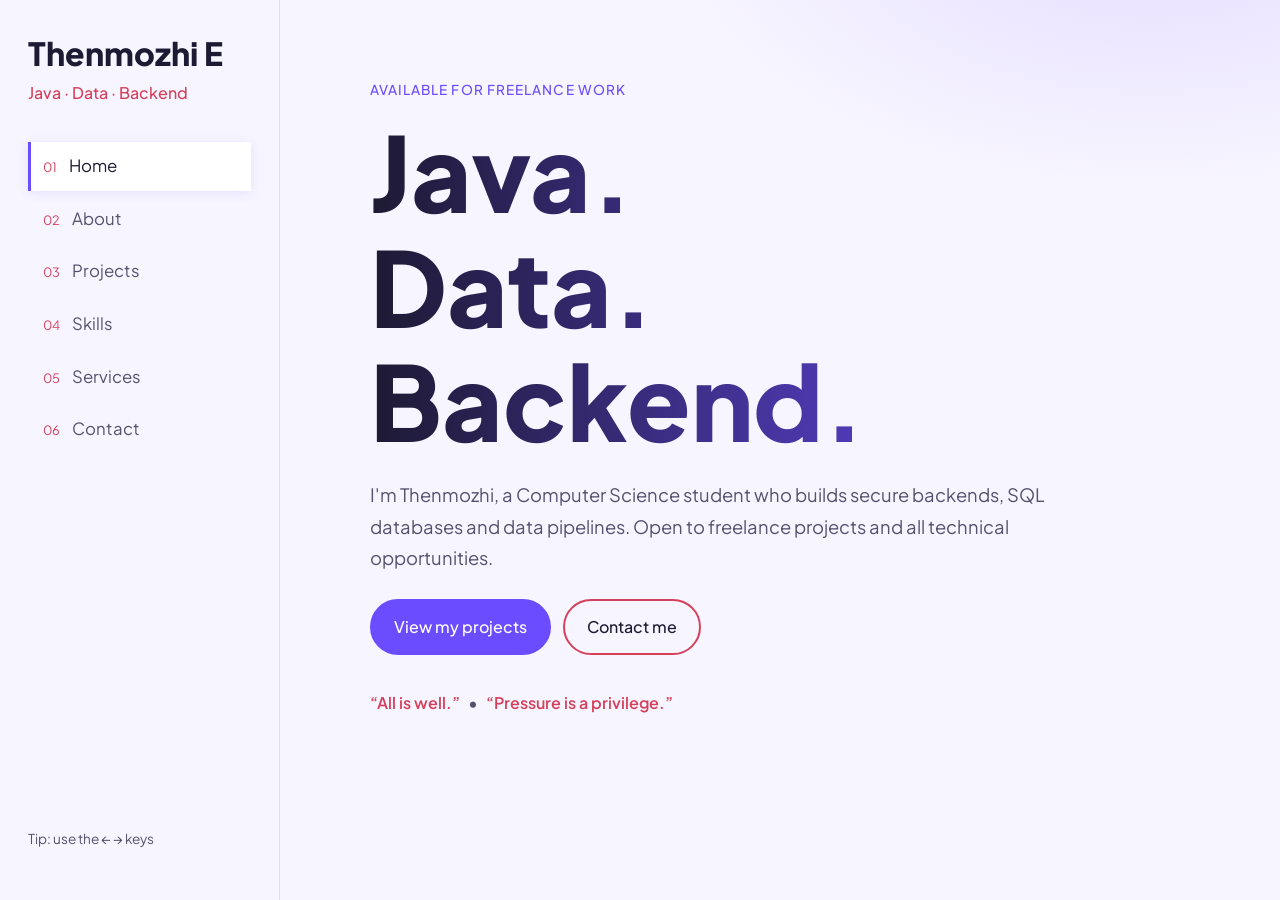
==== index.html @ bfd6ad17 "Add files via upload" ====
<!DOCTYPE html>
<html lang="en">
<head>
  <meta charset="UTF-8">
  <meta name="viewport" content="width=device-width, initial-scale=1, viewport-fit=cover">
  <title>Thenmozhi E | Java, Data and Backend Developer</title>
  <meta name="description" content="Freelance portfolio of Thenmozhi E: Java, Spring Boot backends, SQL databases and data pipelines.">
  <link rel="preconnect" href="https://fonts.googleapis.com">
  <link rel="preconnect" href="https://fonts.gstatic.com" crossorigin>
  <link href="https://fonts.googleapis.com/css2?family=Plus+Jakarta+Sans:wght@400;500;600;800&display=swap" rel="stylesheet">
  <link rel="stylesheet" href="style.css">
</head>
<body>

  <!-- SIDEBAR (desktop) / BOTTOM BAR (mobile). Each link opens one "panel" instead of scrolling -->
  <aside class="side">
    <a class="brand" href="#home" data-go="home">Thenmozhi E</a>
    <p class="role">Java · Data · Backend</p>
    <nav class="nav" aria-label="Sections">
      <a href="#home" data-go="home"><span>01</span>Home</a>
      <a href="#about" data-go="about"><span>02</span>About</a>
      <a href="#projects" data-go="projects"><span>03</span>Projects</a>
      <a href="#skills" data-go="skills"><span>04</span>Skills</a>
      <a href="#services" data-go="services"><span>05</span>Services</a>
      <a href="#contact" data-go="contact"><span>06</span>Contact</a>
    </nav>
    <p class="hint">Tip: use the &larr; &rarr; keys</p>
  </aside>

  <main class="stage">

    <section id="home" class="panel">
      <p class="eyebrow">Available for freelance work</p>
      <h1>Java.<br>Data.<br>Backend.</h1>
      <p class="lead">I'm Thenmozhi, a Computer Science student who builds secure backends, SQL databases and data pipelines. Open to freelance projects and all technical opportunities.</p>
      <div class="actions">
        <button class="btn" data-go="projects">View my projects</button>
        <button class="btn ghost" data-go="contact">Contact me</button>
      </div>
      <p class="mantra">&ldquo;All is well.&rdquo;<span>&bull;</span>&ldquo;Pressure is a privilege.&rdquo;</p>
    </section>

    <section id="about" class="panel">
      <h2>About</h2>
      <p>I'm a final-year Computer Science and Engineering student who builds with Java, data and backend technologies. I work across the layers that make an application run: Spring Boot backends with secure authentication, MySQL and PostgreSQL databases, and data pipelines and warehouses with PySpark and Airflow.</p>
      <p>I also have a UI/UX design background, and my academic projects in AI and Machine Learning and IoT gave me practical experience solving real-world problems from start to finish.</p>
      <p>For freelance clients, I start by understanding the problem, communicate clearly, and build step by step. I'm available for backend APIs, data pipelines, SQL work and dashboards, and I'm also open to internships and entry-level roles in data engineering, backend development and UI/UX.</p>
      <p class="how"><strong>How I work:</strong> &ldquo;All is well&rdquo; means I stay calm and solve one problem at a time. &ldquo;Pressure is a privilege&rdquo; means I treat deadlines as a chance to do my best work.</p>
    </section>

    <section id="projects" class="panel">
      <h2>Projects</h2>
      <div class="chips" role="group" aria-label="Filter projects">
        <button type="button" class="chip active" data-filter="all">All</button>
        <button type="button" class="chip" data-filter="data">Data Engineering</button>
        <button type="button" class="chip" data-filter="backend">Backend</button>
      </div>

      <article class="project" data-cat="data">
        <h3>Urban Traffic Crash Risk and Public Sentiment Intelligence Platform</h3>
        <ul>
          <li>End-to-end batch pipeline in PySpark using Bronze-Silver-Gold Medallion Architecture, combining Chicago traffic crash data (API) with YouTube sentiment data.</li>
          <li>Multi-stage ETL workflows orchestrated with Apache Airflow and containerised with Docker.</li>
          <li>Hotspot detection and crash risk scoring, shown in an interactive Streamlit dashboard.</li>
        </ul>
        <p class="tags">PySpark · Airflow · Docker · Streamlit</p>
        <a href="https://github.com/thenmozhi0519/UrbanTraffic_CrashRisk-Final" target="_blank" rel="noopener">View project on GitHub &rarr;</a>
      </article>

      <article class="project" data-cat="data">
        <h3>E-Commerce Analytics Data Warehouse</h3>
        <ul>
          <li>Star Schema warehouse in PostgreSQL with automated Python ETL ingestion of 100K+ transaction records.</li>
          <li>Advanced SQL analytics using CTEs, window functions, DATE_TRUNC, LAG and ROW_NUMBER for revenue, customer and product insights.</li>
          <li>Power BI dashboards for revenue and customer trends.</li>
        </ul>
        <p class="tags">PostgreSQL · Python · SQL · Power BI</p>
        <a href="https://github.com/thenmozhi0519/E-Commerce-Analytics-Data-Warehouse" target="_blank" rel="noopener">View project on GitHub &rarr;</a>
      </article>

      <article class="project" data-cat="backend">
        <h3>LIC Policy Management System</h3>
        <ul>
          <li>Secure backend with Spring Boot, Spring Security, JWT, Hibernate and MySQL, with role-based authentication.</li>
          <li>Core modules for policy management and claim processing, plus an admin dashboard for operational oversight.</li>
        </ul>
        <p class="tags">Java · Spring Boot · Spring Security · JWT · MySQL</p>
        <a href="https://github.com/thenmozhi0519/LIC_Policy_Management_System" target="_blank" rel="noopener">View project on GitHub &rarr;</a>
      </article>
    </section>

    <section id="skills" class="panel">
      <h2>Skills</h2>
      <dl class="skills">
        <dt>Data</dt><dd>PySpark, Apache Airflow, ETL/ELT pipelines, Medallion Architecture, Data warehousing, Star schema, Power BI, Excel</dd>
        <dt>Languages</dt><dd>Java, SQL, Python</dd>
        <dt>Databases</dt><dd>MySQL, PostgreSQL</dd>
        <dt>Backend</dt><dd>Spring Boot, Spring Security, JWT, REST APIs, Hibernate</dd>
        <dt>Tools</dt><dd>Docker, Git and GitHub, Postman, IntelliJ IDEA, VS Code, MySQL Workbench, Figma</dd>
      </dl>
    </section>

    <section id="services" class="panel">
      <h2>Services</h2>
      <ul class="services">
        <li>Data pipelines and ETL with PySpark and Airflow</li>
        <li>SQL queries, data cleaning and warehouse design</li>
        <li>Dashboards and reports in Power BI and Excel</li>
        <li>Backend APIs and applications with Java and Spring Boot</li>
        <li><strong>Open to all technical opportunities</strong>: data engineering, data analyst, backend, application development and UI/UX, freelance or full-time</li>
      </ul>
    </section>

    <section id="contact" class="panel">
      <h2>Contact</h2>
      <p>Have a data or backend task? Send a short message about it and I'll reply with how I can help.</p>
      <p><a class="btn" href="mailto:thenmozhi0519@gmail.com">Email me</a></p>
      <p class="links">
        <a href="https://github.com/thenmozhi0519" target="_blank" rel="noopener">GitHub</a>
        <a href="https://www.linkedin.com/in/thenmozhi19/" target="_blank" rel="noopener">LinkedIn</a>
      </p>
    </section>

  </main>
  <script src="script.js"></script>
</body>
</html>
---- style.css ----
/* COLOURS: change here and the whole site updates */
:root {
  --bg: #f7f5ff;
  --panel: #ffffff;
  --ink: #1d1a33;
  --muted: #55526f;
  --accent: #6c4cff;   /* main colour: buttons, links, highlights */
  --second: #d6405a;   /* small warm accent */
  --line: #e2dcf5;
}
* { box-sizing: border-box; }
html, body { height: 100%; margin: 0; }
body {
  background: radial-gradient(800px 460px at 90% -10%, #e4dcff 0%, transparent 60%), var(--bg);
  color: var(--ink); font-family: "Plus Jakarta Sans", Arial, sans-serif; line-height: 1.7;
  display: grid; grid-template-columns: 280px 1fr; overflow: hidden;
}
h1, h2, h3, .brand { font-family: "Plus Jakarta Sans", Arial, sans-serif; line-height: 1.1; }
a { color: var(--accent); }

/* SIDEBAR */
.side { padding: 36px 28px; border-right: 1px solid var(--line); display: flex; flex-direction: column; }
.brand { font-size: 2rem; font-weight: 800; color: var(--ink); text-decoration: none; }
.role { color: var(--second); margin: 8px 0 36px; font-weight: 500; }
.nav { display: flex; flex-direction: column; gap: 4px; }
.nav a { color: var(--muted); text-decoration: none; padding: 10px 12px; border-left: 3px solid transparent; font-size: 1.05rem; transition: all .2s; }
.nav a span { color: var(--second); font-size: .8rem; margin-right: 12px; }
.nav a:hover { color: var(--ink); }
.nav a.current { color: var(--ink); box-shadow: 0 2px 10px #6c4cff1f; border-left-color: var(--accent); background: var(--panel); }
.hint { margin-top: auto; color: var(--muted); font-size: .85rem; }

/* STAGE: one panel visible at a time */
.stage { position: relative; overflow-y: auto; padding: 64px 7vw; }
.panel { display: none; max-width: 760px; }
.panel.active { display: block; animation: slide .45s ease; }
@keyframes slide { from { opacity: 0; transform: translateX(28px); } to { opacity: 1; transform: none; } }
@media (prefers-reduced-motion: reduce) { .panel.active { animation: none; } }

h1 { font-size: clamp(3.2rem, 9vw, 6.5rem); font-weight: 800; margin: 8px 0 22px; }
h1 { background: linear-gradient(90deg, var(--ink), var(--accent)); -webkit-background-clip: text; background-clip: text; color: transparent; }
h2 { font-size: 2.4rem; font-weight: 800; margin: 0 0 22px; }
.eyebrow { color: var(--accent); font-weight: 500; letter-spacing: .08em; text-transform: uppercase; font-size: .85rem; }
.lead { font-size: 1.15rem; color: var(--muted); max-width: 52ch; }
.actions { display: flex; gap: 12px; flex-wrap: wrap; margin-top: 26px; }

.btn { display: inline-block; font: inherit; font-weight: 500; padding: 12px 22px; border-radius: 999px; border: 2px solid var(--accent); background: var(--accent); color: #fff; text-decoration: none; cursor: pointer; }
.btn:hover { background: transparent; color: var(--accent); }
.btn.ghost { background: transparent; color: var(--ink); border-color: var(--second); }
.btn.ghost:hover { background: var(--second); color: #fff; }

.chips { display: flex; gap: 8px; flex-wrap: wrap; margin-bottom: 20px; }
.chip { font: inherit; padding: 6px 16px; border: 2px solid var(--second); border-radius: 999px; background: transparent; color: var(--ink); cursor: pointer; }
.chip.active { background: var(--second); color: #fff; }

.project { box-shadow: 0 4px 16px #6c4cff14; background: var(--panel); border: 1px solid var(--line); border-radius: 14px; padding: 22px; margin-bottom: 16px; transition: transform .2s, border-color .2s; }
.project:hover { transform: translateY(-3px); border-color: var(--second); }
.project[hidden] { display: none; }
.project h3 { margin: 0 0 10px; font-size: 1.25rem; }
.project ul { margin: 6px 0 10px; padding-left: 20px; color: var(--muted); }
.tags { color: var(--accent); font-weight: 500; margin: 8px 0; }

.skills { display: grid; grid-template-columns: 120px 1fr; gap: 14px 18px; margin: 0; }
.skills dt { font-family: "Plus Jakarta Sans", Arial, sans-serif; font-weight: 800; color: var(--accent); }
.skills dd { margin: 0; color: var(--muted); }
.services { padding-left: 20px; } .services li { margin-bottom: 12px; }
.links a { margin-right: 20px; }

:focus-visible { outline: 3px solid var(--accent); outline-offset: 3px; }

/* MOBILE: sidebar becomes a bottom tab bar */
@media (max-width: 760px) {
  body { grid-template-columns: 1fr; }
  .side { position: fixed; bottom: 0; left: 0; right: 0; z-index: 5; padding: 8px 6px calc(8px + env(safe-area-inset-bottom, 0px)); border: 0; border-top: 1px solid var(--line); background: var(--bg); }
  .brand, .role, .hint, .nav a span { display: none; }
  .nav { flex-direction: row; justify-content: space-around; }
  .nav a { padding: 8px 6px; font-size: .78rem; border-left: 0; border-bottom: 3px solid transparent; }
  .nav a.current { border-bottom-color: var(--accent); }
  .stage { padding: calc(32px + env(safe-area-inset-top, 0px)) 22px 110px; }
  .skills { grid-template-columns: 1fr; gap: 2px; } .skills dd { margin-bottom: 12px; }
}

/* Motivational line */
.mantra { margin-top: 34px; font-weight: 600; color: var(--second); }
.mantra span { color: var(--muted); margin: 0 8px; }
.how { border-left: 4px solid var(--accent); padding-left: 16px; }
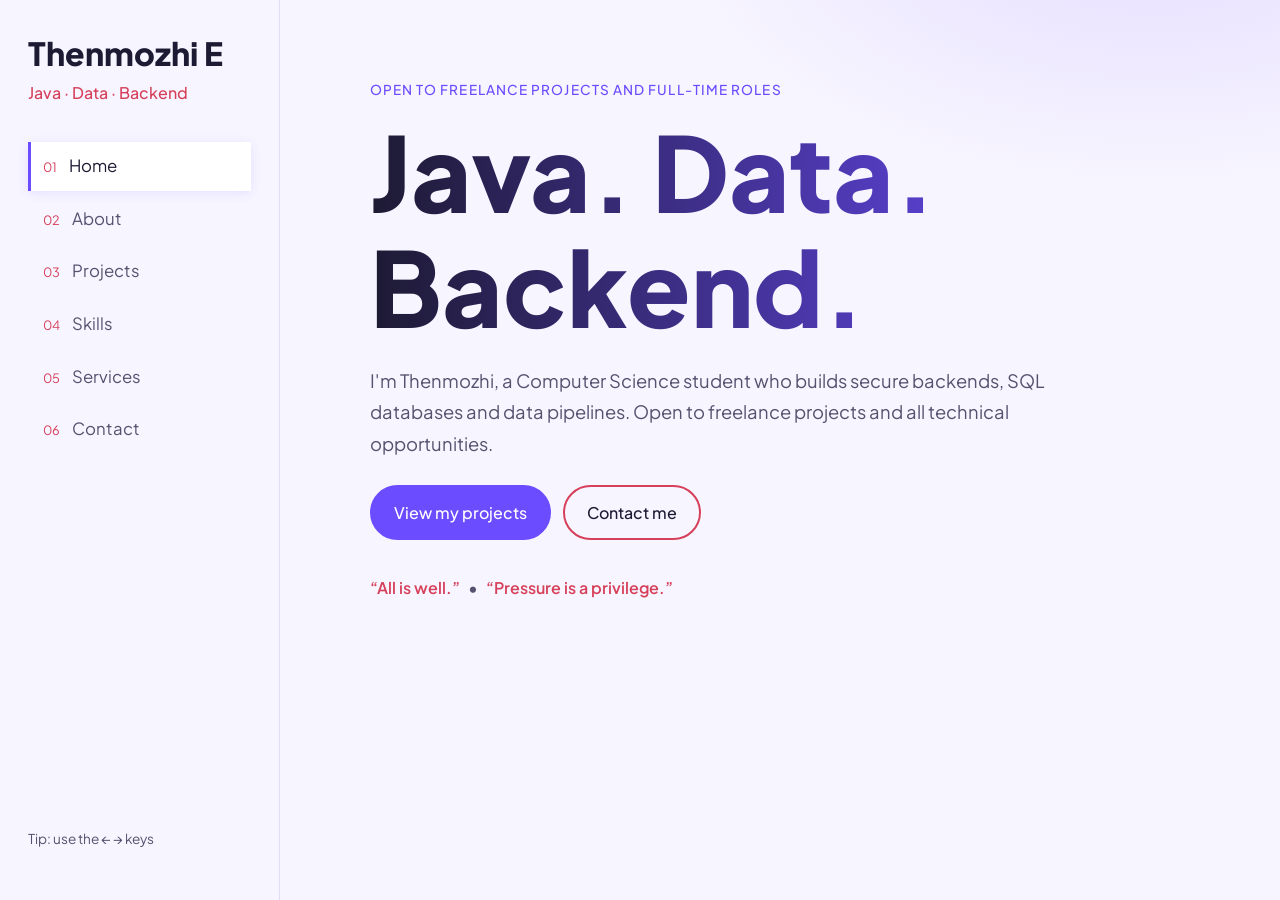
==== commit 02d8b037: "Revise content in index.html for accuracy Updated the content in various sections, including the hom" ====
--- a/index.html
+++ b/index.html
@@ -30,8 +30,8 @@
   <main class="stage">
 
     <section id="home" class="panel">
-      <p class="eyebrow">Available for freelance work</p>
-      <h1>Java.<br>Data.<br>Backend.</h1>
+      <p class="eyebrow">Open to freelance projects and full-time roles</p>
+      <h1>Java. Data. Backend.</h1>
       <p class="lead">I'm Thenmozhi, a Computer Science student who builds secure backends, SQL databases and data pipelines. Open to freelance projects and all technical opportunities.</p>
       <div class="actions">
         <button class="btn" data-go="projects">View my projects</button>
@@ -113,7 +113,7 @@
 
     <section id="contact" class="panel">
       <h2>Contact</h2>
-      <p>Have a data or backend task? Send a short message about it and I'll reply with how I can help.</p>
+      <p>Have a project, task or role in mind? Whether it's data, backend, application development or UI/UX, send me a short message and I'll reply with how I can help.</p>
       <p><a class="btn" href="mailto:thenmozhi0519@gmail.com">Email me</a></p>
       <p class="links">
         <a href="https://github.com/thenmozhi0519" target="_blank" rel="noopener">GitHub</a>
@@ -124,4 +124,4 @@
   </main>
   <script src="script.js"></script>
 </body>
-</html>+</html>
